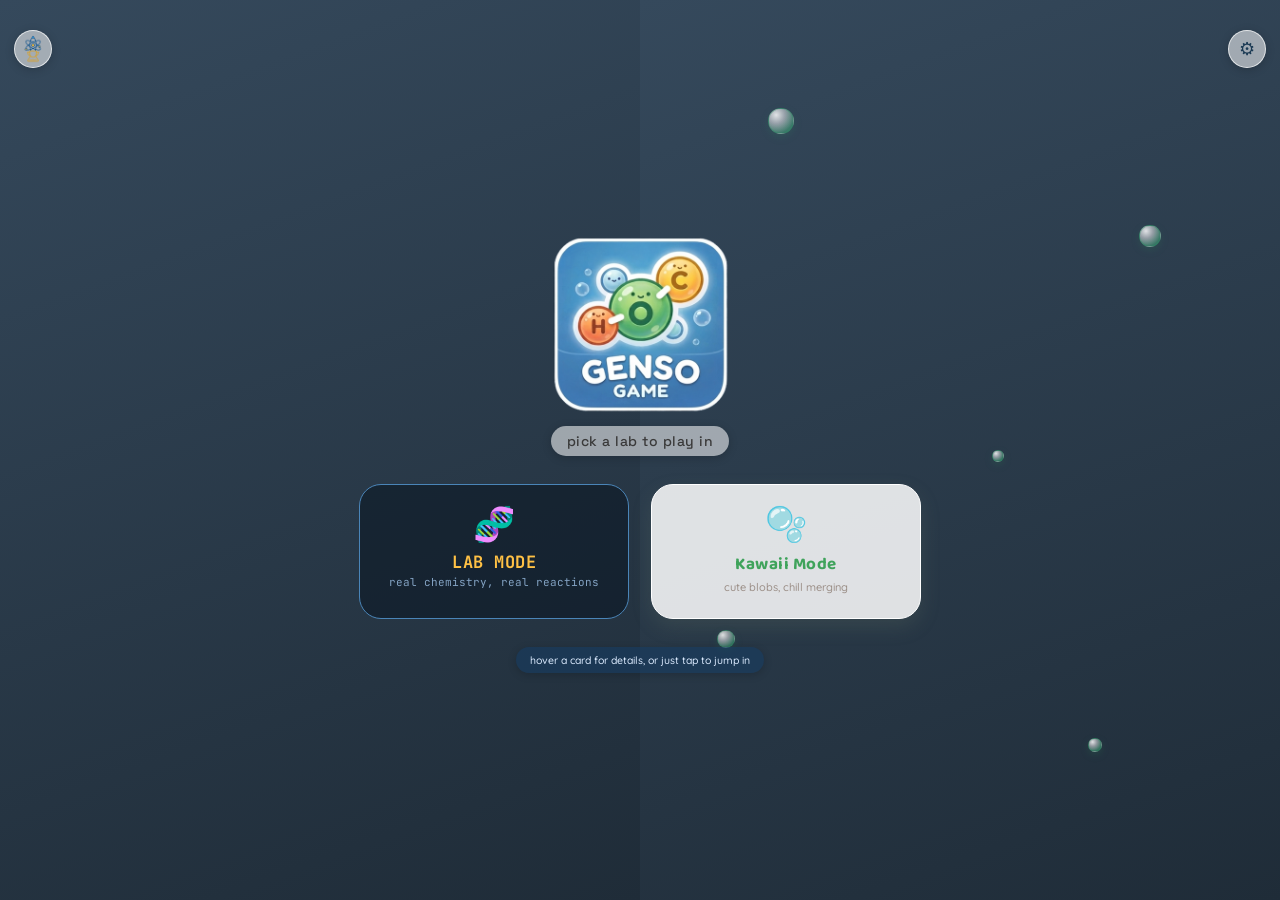
==== index.html @ fce7f154 "Add files via upload" ====
<!DOCTYPE html>
<html lang="en">
<head>
<meta charset="UTF-8">
<meta name="viewport" content="width=device-width, initial-scale=1.0, maximum-scale=1.0, user-scalable=no, viewport-fit=cover">
<link rel="manifest" href="manifest.webmanifest">
<link rel="apple-touch-icon" href="apple-touch-icon.png">
<link rel="icon" type="image/png" href="icon-192.png">
<meta name="apple-mobile-web-app-capable" content="yes">
<meta name="mobile-web-app-capable" content="yes">
<meta name="apple-mobile-web-app-status-bar-style" content="black">
<meta name="apple-mobile-web-app-title" content="Genso">
<meta name="theme-color" content="#0B3D66">
<meta name="description" content="Genso Game: a chemistry merge-puzzle. Combine atoms into real molecules.">
<meta property="og:title" content="Genso Game 元素">
<meta property="og:description" content="A chemistry merge-puzzle. Combine atoms into real molecules, in your browser or on your phone.">
<meta property="og:type" content="website">
<meta property="og:url" content="https://gensogame.com/">
<meta property="og:image" content="https://gensogame.com/og-image.png">
<meta name="twitter:card" content="summary_large_image">

<title>GENSO GAME — Choose Your Lab</title>
<link href="assets/fonts/fonts.css" rel="stylesheet">
<style>
  :root{
    --bp-bg: #0B3D66;
    --bp-bg-2: #082C4A;
    --bp-line: #4A85B8;
    --bp-accent: #FFC145;
    --bp-text: #D8ECFF;
    --bp-text-dim: #9FC3E8;

    --kw-bg-top: #F1FAE8;
    --kw-bg-bot: #C9EBCB;
    --kw-ink: #5B4A42;
    --kw-ink-dim: #8C7C72;
    --kw-accent: #FF9E7A;

    --safe-top: 16px;
  }
  *{ box-sizing:border-box; -webkit-tap-highlight-color: transparent; }
  html,body{
    margin:0; height:100%; overflow:hidden;
    font-family:'Quicksand', sans-serif;
    -webkit-touch-callout: none;
    -webkit-user-select: none;
    user-select: none;
  }
  #stage{
    position:relative; width:100%; height:100%;
    display:flex; align-items:center; justify-content:center;
  }

  /* --- unified neutral background (both halves share the same
     look now, so wherever the mobile split-point lands relative
     to the cards, it's invisible — no more mismatched colors) --- */
  .half{ position:absolute; top:0; bottom:0; width:50%; overflow:hidden; }
  .half.lab, .half.kawaii{
    background: linear-gradient(160deg, #35495C, #1F2C38);
    background-image:
      linear-gradient(160deg, #35495C, #1F2C38),
      repeating-linear-gradient(0deg, rgba(255,255,255,0.05) 0, rgba(255,255,255,0.05) 1px, transparent 1px, transparent 42px),
      repeating-linear-gradient(90deg, rgba(255,255,255,0.05) 0, rgba(255,255,255,0.05) 1px, transparent 1px, transparent 42px);
  }
  .half.lab{ left:0; }
  .half.kawaii{ right:0; }
  .half.kawaii .bubble{
    position:absolute; border-radius:50%;
    background: radial-gradient(circle at 30% 25%, rgba(255,255,255,0.95) 0%, rgba(255,255,255,0.55) 35%, rgba(72,178,128,0.55) 75%, rgba(47,150,102,0.6) 100%);
    border: 1.5px solid rgba(47,150,102,0.4);
    box-shadow: 0 3px 8px rgba(47,150,102,0.2);
    opacity:0.9; animation: bob 7s ease-in-out infinite;
  }
  @keyframes bob{ 0%,100%{ transform:translateY(0px); } 50%{ transform:translateY(-16px); } }

  /* --- foreground content --- */
  .content{
    position:relative; z-index:2;
    display:flex; flex-direction:column; align-items:center; gap:6px;
    padding:24px 16px;
    max-width:96vw;
  }
  .logo{
    width:min(190px, 30vw); height:auto;
    /* logo art already has its own rounded corners + shadow baked in */
  }
  .tagline{
    font-family:'Space Grotesk', sans-serif;
    font-size:14px; font-weight:500; letter-spacing:0.5px;
    color:#3A3A3A;
    background: rgba(255,255,255,0.55);
    padding:6px 16px;
    border-radius:999px;
    box-shadow: 0 2px 10px rgba(0,0,0,0.18);
    margin:2px 0 22px 0;
  }
  .mode-row{
    display:flex; gap:22px; flex-wrap:wrap; justify-content:center;
    max-width:760px;
  }
  .mode-card{
    display:flex; flex-direction:column; align-items:center; text-align:center;
    width:270px; padding:22px 20px 20px;
    border-radius:22px;
    text-decoration:none;
    cursor:pointer;
    transition: transform 0.2s ease, box-shadow 0.2s ease;
  }
  .mode-card:hover{ transform: translateY(-6px); }
  .mode-icon{ font-size:34px; line-height:1; margin-bottom:10px; }
  .mode-title{ font-size:17px; font-weight:700; letter-spacing:0.5px; margin-bottom:2px; }
  .mode-sub{ font-size:11px; opacity:0.8; margin-bottom:4px; }
  .mode-desc{
    font-size:12px; line-height:1.5; font-weight:600;
    max-height:0; opacity:0; overflow:hidden;
    transition: max-height 0.28s ease, opacity 0.22s ease, margin-top 0.28s ease;
  }
  .mode-card:hover .mode-desc{ max-height:120px; opacity:1; margin-top:10px; }

  .mode-card.lab{
    background: rgba(8,20,34,0.55);
    border: 1.5px solid var(--bp-line);
    color: var(--bp-text);
    font-family:'JetBrains Mono', monospace;
  }
  .mode-card.lab:hover{ box-shadow: 0 14px 32px rgba(0,0,0,0.4), 0 0 0 1px var(--bp-accent); border-color: var(--bp-accent); }
  .mode-card.lab .mode-title{ color: var(--bp-accent); }
  .mode-card.lab .mode-sub{ color: var(--bp-text-dim); }
  .mode-card.lab .mode-desc{ color: var(--bp-text-dim); }

  .mode-card.kawaii{
    background: rgba(255,255,255,0.85);
    border: 1.5px solid #fff;
    color: var(--kw-ink);
    font-family:'Quicksand', sans-serif;
    box-shadow: 0 8px 20px rgba(120,140,110,0.18);
  }
  .mode-card.kawaii:hover{ box-shadow: 0 14px 30px rgba(120,140,110,0.28); }
  .mode-card.kawaii .mode-title{ font-family:'Baloo 2', sans-serif; color:#3FA35B; }
  .mode-card.kawaii .mode-sub{ color: var(--kw-ink-dim); }
  .mode-card.kawaii .mode-desc{ color: var(--kw-ink); }

  .footnote{
    margin-top:22px; font-size:10.5px; color:#DCEBFF;
    background: rgba(20,60,100,0.55);
    padding:6px 14px;
    border-radius:999px;
    box-shadow: 0 2px 8px rgba(0,0,0,0.18);
  }

  #settingsBtn{
    position:fixed;
    top:calc(14px + var(--safe-top)); right:14px;
    z-index:5;
    font-size:18px;
    width:38px; height:38px;
    display:flex; align-items:center; justify-content:center;
    background: rgba(255,255,255,0.55);
    border:1px solid rgba(255,255,255,0.7);
    color:#1B3A54;
    border-radius:999px;
    cursor:pointer;
    box-shadow: 0 2px 10px rgba(0,0,0,0.18);
    transition: transform 0.1s ease-out;
  }
  #settingsBtn:hover{ border-color: #fff; }
  #settingsBtn:active{ transform: scale(0.92); }

  #highscoresBtn{
    position:fixed;
    top:calc(14px + var(--safe-top)); left:14px;
    z-index:5;
    width:38px; height:38px;
    display:flex; align-items:center; justify-content:center;
    background: rgba(255,255,255,0.55);
    border:1px solid rgba(255,255,255,0.7);
    border-radius:999px;
    cursor:pointer;
    box-shadow: 0 2px 10px rgba(0,0,0,0.18);
    padding:0;
    transition: transform 0.1s ease-out;
  }
  #highscoresBtn:hover{ border-color: #fff; }
  #highscoresBtn:active{ transform: scale(0.92); }
  #highscoresBtn img{ width:30px; height:30px; object-fit:contain; }

  .settings-overlay{
    position:fixed; inset:0; z-index:20;
    background: rgba(8,20,34,0.72);
    display:none; align-items:center; justify-content:center;
    pointer-events:none;
    opacity:0;
    transition: opacity 0.25s ease-out;
  }
  .settings-overlay.show{ display:flex; pointer-events:auto; }
  .settings-overlay.show.open{ opacity:1; }
  .settings-card{
    width:88%; max-width:360px;
    background: #16324A;
    border:1px solid rgba(255,255,255,0.18);
    border-radius:18px;
    padding:18px 20px 20px;
    box-shadow: 0 20px 50px rgba(0,0,0,0.4);
    font-family:'Space Grotesk', sans-serif;
    color:#DCEBFF;
    transform: scale(0.3);
    transition: transform 0.4s cubic-bezier(0.34, 1.56, 0.64, 1);
  }
  .settings-overlay.open .settings-card{ transform: scale(1); }
  .settings-card h2{
    font-size:15px; letter-spacing:0.5px; margin:0 0 14px 0;
    display:flex; justify-content:space-between; align-items:center;
  }
  #closeSettingsBtn, #closeHighscoresBtn{
    font-size:16px; background:transparent; border:none; color:#9FC3E8; cursor:pointer; line-height:1;
    transition: transform 0.1s ease-out, color 0.15s ease-out;
  }
  #closeSettingsBtn:hover, #closeHighscoresBtn:hover{ color:#fff; }
  #closeSettingsBtn:active, #closeHighscoresBtn:active{ transform: scale(0.85); }
  .settings-row{ margin-bottom:16px; }
  .settings-row:last-child{ margin-bottom:0; }
  .settings-label{ font-size:11px; letter-spacing:1px; color:#9FC3E8; margin-bottom:8px; }
  .settings-choice{ display:flex; gap:8px; }
  .settings-choice button{
    flex:1;
    font-family:'Space Grotesk', sans-serif;
    font-size:12px; font-weight:600;
    background: rgba(255,255,255,0.06);
    border:1px solid rgba(255,255,255,0.2);
    color:#DCEBFF;
    padding:9px 6px;
    border-radius:10px;
    cursor:pointer;
  }
  .settings-choice button.active{
    background: rgba(255,193,69,0.18);
    border-color:#FFC145;
    color:#FFC145;
  }
  .settings-note{ font-size:11px; color:#9FC3E8; margin-top:8px; min-height:14px; line-height:1.4; }

  /* ---- High Scores panel ---- */
  .highscores-card{
    position:relative;
    width:92%; max-width:400px; max-height:85vh; overflow-y:auto;
    background: #16324A;
    border:1px solid rgba(255,255,255,0.18);
    border-radius:18px;
    padding:18px 20px 20px;
    box-shadow: 0 20px 50px rgba(0,0,0,0.4);
    font-family:'Space Grotesk', sans-serif;
    color:#DCEBFF;
    transform: scale(0.3);
    transition: transform 0.4s cubic-bezier(0.34, 1.56, 0.64, 1);
  }
  .settings-overlay.open .highscores-card{ transform: scale(1); }
  #closeHighscoresBtn{
    position:absolute; top:14px; right:16px;
  }
  .highscores-header{
    display:flex; flex-direction:column; align-items:center;
    margin-bottom:14px;
  }
  .highscores-header img{ width:52px; height:52px; object-fit:contain; margin-bottom:6px; }
  .highscores-header h2{ font-size:16px; letter-spacing:1px; margin:0; }
  .hs-mode-block{ margin-bottom:18px; }
  .hs-mode-block:last-child{ margin-bottom:0; }
  .hs-mode-title{
    font-size:12px; font-weight:700; letter-spacing:1px; color:#FFC145;
    border-bottom:1px solid rgba(255,255,255,0.15); padding-bottom:6px; margin-bottom:10px;
  }
  .hs-columns{ display:flex; gap:14px; }
  .hs-col{ flex:1; min-width:0; }
  .hs-col-label{ font-size:10px; letter-spacing:0.5px; color:#9FC3E8; margin-bottom:6px; }
  .hs-entry{
    display:flex; align-items:center; gap:6px;
    font-size:12px; padding:3px 0; color:#DCEBFF;
    opacity:0;
    animation: hsRowIn 0.3s ease-out forwards;
  }
  @keyframes hsRowIn{
    from{ opacity:0; transform: translateY(6px); }
    to{ opacity:1; transform: translateY(0); }
  }
  .hs-entry .hs-rank{ color:#9FC3E8; width:14px; flex:0 0 auto; }
  .hs-entry img{ width:14px; height:14px; object-fit:contain; flex:0 0 auto; }
  .hs-empty{ font-size:11px; color:#6C89A8; font-style:italic; }

  @media (max-width:640px){
    .half{ width:100%; }
    .half.kawaii{ clip-path: polygon(0 50%, 100% 50%, 100% 100%, 0% 100%); }
    .half.lab{ clip-path: polygon(0 0, 100% 0, 100% 52%, 0 52%); }
    :root{ --safe-top: max(24px, env(safe-area-inset-top, 24px)); }
    #stage{ overflow-y:auto; align-items:flex-start; padding-top:calc(33px + var(--safe-top)); }

    /* --- splash bg test: photo replaces the flat gradient halves --- */
    #stage{
      background-image: url('assets/images/splash-hero.jpg');
      background-size: cover;
      background-position: center -32px; /* panned up 32px (~5mm) to track the content shift below */
    }
    .half.lab, .half.kawaii{
      background-image: none;
      background: rgba(11,61,102,0.28); /* thin scrim for text contrast, tinted per half */
    }
    .half.kawaii{ background: rgba(20,60,40,0.12); }
  }
</style>
</head>
<body>
<button id="highscoresBtn" aria-label="High Scores"><img src="assets/images/highscores_trophy.png" alt=""></button>
<div class="settings-overlay" id="highscoresOverlay">
  <div class="highscores-card">
    <button id="closeHighscoresBtn">✕</button>
    <div class="highscores-header">
      <img src="assets/images/highscores_trophy.png" alt="">
      <h2>HIGH SCORES</h2>
    </div>
    <div id="highscoresContent"></div>
  </div>
</div>
<button id="settingsBtn" aria-label="Settings">⚙</button>
<div class="settings-overlay" id="settingsOverlay">
  <div class="settings-card">
    <h2>SETTINGS <button id="closeSettingsBtn">✕</button></h2>
    <div class="settings-row">
      <div class="settings-label">MUSIC</div>
      <div class="settings-choice">
        <button id="settingsMusicOn">♪ On</button>
        <button id="settingsMusicOff">Muted</button>
      </div>
    </div>
    <div class="settings-row">
      <div class="settings-label">CONTROLS (applies to both labs)</div>
      <div class="settings-choice">
        <button id="settingsControlTap">Tap to Drop</button>
        <button id="settingsControlDrag">Drag and Drop</button>
      </div>
    </div>
    <div class="settings-row">
      <div class="settings-label">TUTORIAL (applies to both labs)</div>
      <div class="settings-choice">
        <button id="settingsReplayTutorial">&#8635; Replay tutorial</button>
      </div>
      <div class="settings-note" id="settingsReplayNote"></div>
    </div>
  </div>
</div>
<audio id="bgm" src="assets/audio/genso_splash.mp3" loop preload="auto"></audio>
<div id="stage">
  <div class="half lab"></div>
  <div class="half kawaii" id="kawaiiHalf"></div>

  <div class="content">
    <img class="logo" src="assets/images/logo-v3.png" alt="Genso Game logo">
    <div class="tagline">pick a lab to play in</div>

    <div class="mode-row">
      <a class="mode-card lab" href="genso-game.html">
        <div class="mode-icon">🧬</div>
        <div class="mode-title">LAB MODE</div>
        <div class="mode-sub">real chemistry, real reactions</div>
        <div class="mode-desc">
          Scientifically accurate: real valence bonding, multi-atom clusters
          that lock once fully saturated, and true chemical reactions.
        </div>
      </a>

      <a class="mode-card kawaii" href="genso-game-kawaii.html">
        <div class="mode-icon">🫧</div>
        <div class="mode-title">Kawaii Mode</div>
        <div class="mode-sub">cute blobs, chill merging</div>
        <div class="mode-desc">
          Suika-style instant merges — glossy blobs, cute faces. Simpler,
          snappier, zero-frustration matching.
        </div>
      </a>
    </div>

    <div class="footnote">hover a card for details, or just tap to jump in</div>
  </div>
</div>

<script>
// a few floating decorative bubbles on the kawaii half
const kawaiiHalf = document.getElementById('kawaiiHalf');
const bubbleSpecs = [
  { top:'12%', left:'20%', size:26, delay:'0s' },
  { top:'70%', left:'12%', size:18, delay:'1.2s' },
  { top:'25%', left:'78%', size:22, delay:'2.1s' },
  { top:'82%', left:'70%', size:14, delay:'0.6s' },
  { top:'50%', left:'55%', size:12, delay:'2.8s' },
];
bubbleSpecs.forEach(b => {
  const el = document.createElement('div');
  el.className = 'bubble';
  el.style.top = b.top; el.style.left = b.left;
  el.style.width = b.size + 'px'; el.style.height = b.size + 'px';
  el.style.animationDelay = b.delay;
  kawaiiHalf.appendChild(el);
});

/* =========================================================
   MUSIC — the packaged Android app disables the WebView's
   autoplay-with-sound gesture requirement (see MainActivity),
   so we try to start on load first. If that's blocked (e.g.
   previewing this file in a regular browser, or an OEM WebView
   that still enforces it), it falls back to starting on the
   first tap, same pattern as the in-game bgm. Mute state is
   shared (via localStorage) across splash, Lab, and Kawaii, so
   toggling it anywhere keeps everything in sync.
   ========================================================= */
const MUSIC_MUTED_KEY = 'genso_music_muted';
const CONTROL_MODE_KEY = 'genso_control_mode'; // 'tap' | 'drag'
const bgm = document.getElementById('bgm');
let musicStarted = false;
let musicMuted = localStorage.getItem(MUSIC_MUTED_KEY) === 'true';
bgm.muted = musicMuted;

function startMusicIfNeeded() {
  if (musicStarted) return;
  musicStarted = true;
  bgm.volume = 0.55;
  bgm.play().catch(() => { musicStarted = false; }); // retry on next gesture if blocked
}
if (!musicMuted) startMusicIfNeeded(); // attempt immediately on load
document.getElementById('stage').addEventListener('pointerdown', () => {
  if (!musicMuted) startMusicIfNeeded(); // fallback if the load-time attempt was blocked
});

/* =========================================================
   SETTINGS PANEL — music on/off and control-method choice.
   Control mode has no effect on splash itself; it's just
   written to shared storage for Lab/Kawaii to read on load.
   ========================================================= */
/* Shared open/close helper for the settings + high-scores overlays.
   'show' toggles display:none -> flex; 'open' (added a frame later,
   after a forced reflow) drives the scale/fade transition. Splitting
   these into two class changes is what makes the transition actually
   fire instead of the display-change and the animated-state change
   landing in the same paint and skipping straight to the end state. */
function openOverlay(el){
  el.classList.add('show');
  void el.offsetWidth; // force reflow
  requestAnimationFrame(() => el.classList.add('open'));
}
function closeOverlay(el){
  el.classList.remove('open');
  setTimeout(() => el.classList.remove('show'), 250); // match the opacity transition duration
}

const settingsBtn = document.getElementById('settingsBtn');
const settingsOverlay = document.getElementById('settingsOverlay');
const closeSettingsBtn = document.getElementById('closeSettingsBtn');
const musicOnBtn = document.getElementById('settingsMusicOn');
const musicOffBtn = document.getElementById('settingsMusicOff');
const controlTapBtn = document.getElementById('settingsControlTap');
const controlDragBtn = document.getElementById('settingsControlDrag');
const replayTutorialBtn = document.getElementById('settingsReplayTutorial');
const replayNote = document.getElementById('settingsReplayNote');

function refreshSettingsUI(){
  replayNote.textContent = '';
  replayTutorialBtn.classList.remove('active');
  musicOnBtn.classList.toggle('active', !musicMuted);
  musicOffBtn.classList.toggle('active', musicMuted);
  const controlMode = localStorage.getItem(CONTROL_MODE_KEY) || 'tap';
  controlTapBtn.classList.toggle('active', controlMode === 'tap');
  controlDragBtn.classList.toggle('active', controlMode === 'drag');
}
refreshSettingsUI();

settingsBtn.addEventListener('click', (e) => {
  e.stopPropagation();
  refreshSettingsUI();
  openOverlay(settingsOverlay);
});
closeSettingsBtn.addEventListener('click', () => closeOverlay(settingsOverlay));
settingsOverlay.addEventListener('click', (e) => { if (e.target === settingsOverlay) closeOverlay(settingsOverlay); });

musicOnBtn.addEventListener('click', () => {
  musicMuted = false;
  bgm.muted = false;
  startMusicIfNeeded();
  localStorage.setItem(MUSIC_MUTED_KEY, 'false');
  refreshSettingsUI();
});
musicOffBtn.addEventListener('click', () => {
  musicMuted = true;
  bgm.muted = true;
  localStorage.setItem(MUSIC_MUTED_KEY, 'true');
  refreshSettingsUI();
});
controlTapBtn.addEventListener('click', () => {
  localStorage.setItem(CONTROL_MODE_KEY, 'tap');
  refreshSettingsUI();
});
controlDragBtn.addEventListener('click', () => {
  localStorage.setItem(CONTROL_MODE_KEY, 'drag');
  refreshSettingsUI();
});

/* Replay tutorial — flags both modes so each one shows its first-time tour
   again the next time it's opened. The tour itself lives in each game file;
   'replay' (rather than removing the key) is what makes it show even for
   a returning player who already has scores saved. */
const TUTORIAL_KEYS = ['genso_tutorial_seen_lab', 'genso_tutorial_seen_kawaii'];
replayTutorialBtn.addEventListener('click', () => {
  TUTORIAL_KEYS.forEach(k => localStorage.setItem(k, 'replay'));
  replayTutorialBtn.classList.add('active');
  replayNote.textContent = 'Done! The tour will show next time you open each lab.';
});

/* =========================================================
   HIGH SCORES PANEL — reads the daily/all-time top-5 lists
   that Lab and Kawaii write to localStorage when a run ends.
   Read-only here; recording happens in each game file.
   ========================================================= */
const HS_LAUREL_ICON = 'assets/images/highscores_laurel.png';

function hsTodayKey(){
  const d = new Date();
  return `${d.getFullYear()}-${String(d.getMonth()+1).padStart(2,'0')}-${String(d.getDate()).padStart(2,'0')}`;
}
function hsLoadAlltime(key){
  try { return JSON.parse(localStorage.getItem(key)) || []; }
  catch { return []; }
}
function hsLoadDaily(key){
  try {
    const rec = JSON.parse(localStorage.getItem(key));
    if (rec && rec.date === hsTodayKey()) return rec.entries || [];
    return [];
  } catch { return []; }
}
function hsRenderList(entries, isAlltime){
  if (!entries.length) return '<div class="hs-empty">No scores yet</div>';
  const STAGGER_BASE_MS = 150;   // lets the card's own pop-in read first
  const STAGGER_STEP_MS = 30;    // gap between each row within a column
  return entries.map((e,i) => `
    <div class="hs-entry" style="animation-delay:${STAGGER_BASE_MS + i*STAGGER_STEP_MS}ms">
      <span class="hs-rank">${i+1}.</span>
      <span>${e.score}</span>
      ${isAlltime && i===0 ? `<img src="${HS_LAUREL_ICON}" alt="">` : ''}
    </div>`).join('');
}
function renderHighscores(){
  const modes = [
    { label:'LAB', alltimeKey:'genso_scores_alltime_lab', dailyKey:'genso_scores_daily_lab' },
    { label:'KAWAII', alltimeKey:'genso_scores_alltime_kawaii', dailyKey:'genso_scores_daily_kawaii' },
  ];
  document.getElementById('highscoresContent').innerHTML = modes.map(m => `
    <div class="hs-mode-block">
      <div class="hs-mode-title">${m.label}</div>
      <div class="hs-columns">
        <div class="hs-col">
          <div class="hs-col-label">TODAY</div>
          ${hsRenderList(hsLoadDaily(m.dailyKey), false)}
        </div>
        <div class="hs-col">
          <div class="hs-col-label">ALL-TIME</div>
          ${hsRenderList(hsLoadAlltime(m.alltimeKey), true)}
        </div>
      </div>
    </div>`).join('');
}
const highscoresBtn = document.getElementById('highscoresBtn');
const highscoresOverlay = document.getElementById('highscoresOverlay');
const closeHighscoresBtn = document.getElementById('closeHighscoresBtn');
highscoresBtn.addEventListener('click', (e) => {
  e.stopPropagation();
  renderHighscores();
  openOverlay(highscoresOverlay);
});
closeHighscoresBtn.addEventListener('click', () => closeOverlay(highscoresOverlay));
highscoresOverlay.addEventListener('click', (e) => { if (e.target === highscoresOverlay) closeOverlay(highscoresOverlay); });

</script>
<script src="assets/js/app-lifecycle.js"></script>
<script src="assets/js/web-shell.js"></script>
</body>
</html>
---- assets/fonts/fonts.css ----
/* Local bundled fonts for Genso Game — replaces Google Fonts CDN for offline WebView use */

@font-face {
  font-family: 'JetBrains Mono';
  font-style: normal;
  font-display: swap;
  font-weight: 400;
  src: url('jetbrains-mono-latin-400-normal.woff2') format('woff2');
}
@font-face {
  font-family: 'JetBrains Mono';
  font-style: normal;
  font-display: swap;
  font-weight: 500;
  src: url('jetbrains-mono-latin-500-normal.woff2') format('woff2');
}
@font-face {
  font-family: 'JetBrains Mono';
  font-style: normal;
  font-display: swap;
  font-weight: 700;
  src: url('jetbrains-mono-latin-700-normal.woff2') format('woff2');
}

@font-face {
  font-family: 'Space Grotesk';
  font-style: normal;
  font-display: swap;
  font-weight: 500;
  src: url('space-grotesk-latin-500-normal.woff2') format('woff2');
}
@font-face {
  font-family: 'Space Grotesk';
  font-style: normal;
  font-display: swap;
  font-weight: 700;
  src: url('space-grotesk-latin-700-normal.woff2') format('woff2');
}

@font-face {
  font-family: 'Baloo 2';
  font-style: normal;
  font-display: swap;
  font-weight: 500;
  src: url('baloo-2-latin-500-normal.woff2') format('woff2');
}
@font-face {
  font-family: 'Baloo 2';
  font-style: normal;
  font-display: swap;
  font-weight: 600;
  src: url('baloo-2-latin-600-normal.woff2') format('woff2');
}
@font-face {
  font-family: 'Baloo 2';
  font-style: normal;
  font-display: swap;
  font-weight: 700;
  src: url('baloo-2-latin-700-normal.woff2') format('woff2');
}
@font-face {
  font-family: 'Baloo 2';
  font-style: normal;
  font-display: swap;
  font-weight: 800;
  src: url('baloo-2-latin-800-normal.woff2') format('woff2');
}

@font-face {
  font-family: 'Quicksand';
  font-style: normal;
  font-display: swap;
  font-weight: 500;
  src: url('quicksand-latin-500-normal.woff2') format('woff2');
}
@font-face {
  font-family: 'Quicksand';
  font-style: normal;
  font-display: swap;
  font-weight: 600;
  src: url('quicksand-latin-600-normal.woff2') format('woff2');
}
@font-face {
  font-family: 'Quicksand';
  font-style: normal;
  font-display: swap;
  font-weight: 700;
  src: url('quicksand-latin-700-normal.woff2') format('woff2');
}

@font-face {
  font-family: 'Fredoka';
  font-style: normal;
  font-display: swap;
  font-weight: 600;
  src: url('fredoka-latin-600-normal.woff2') format('woff2');
}
@font-face {
  font-family: 'Fredoka';
  font-style: normal;
  font-display: swap;
  font-weight: 700;
  src: url('fredoka-latin-700-normal.woff2') format('woff2');
}
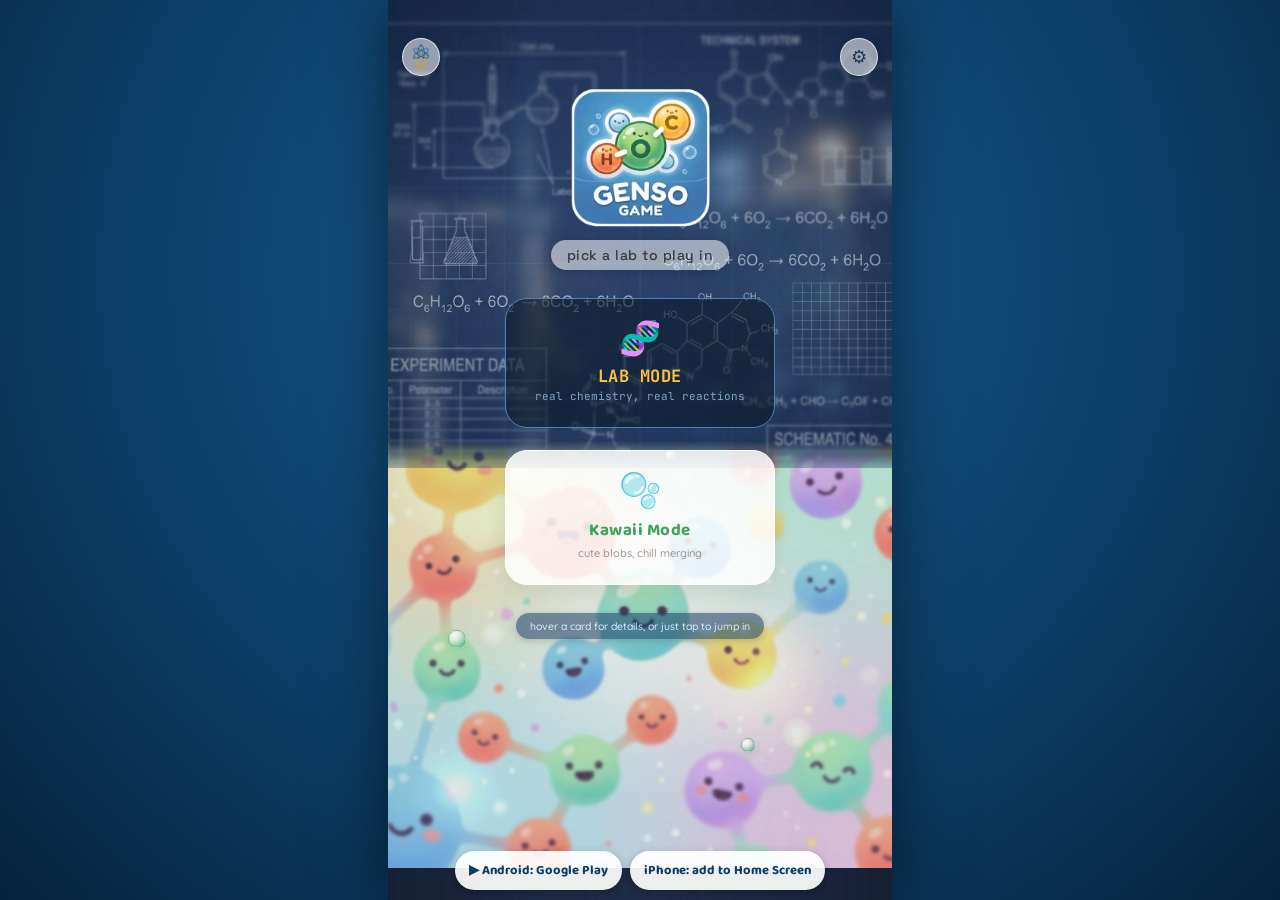
==== commit 305dbf39: "Add files via upload" ====
--- a/index.html
+++ b/index.html
@@ -2,7 +2,8 @@
 <html lang="en">
 <head>
 <meta charset="UTF-8">
-<meta name="viewport" content="width=device-width, initial-scale=1.0, maximum-scale=1.0, user-scalable=no, viewport-fit=cover">
+<meta name="viewport" content="width=device-width, initial-scale=1.0, maximum-scale=1.0, user-scalable=no, viewport-fit=cover"><script>(function(){try{if(top===self&&matchMedia('(min-width:700px) and (min-height:560px)').matches){var p=location.pathname.split('/').pop()||'index.html';if(!/^[\w-]+\.html$/.test(p))p='index.html';location.replace('desktop.html?p='+encodeURIComponent(p));}}catch(e){}})();</script>
+
 <link rel="manifest" href="manifest.webmanifest">
 <link rel="apple-touch-icon" href="apple-touch-icon.png">
 <link rel="icon" type="image/png" href="icon-192.png">
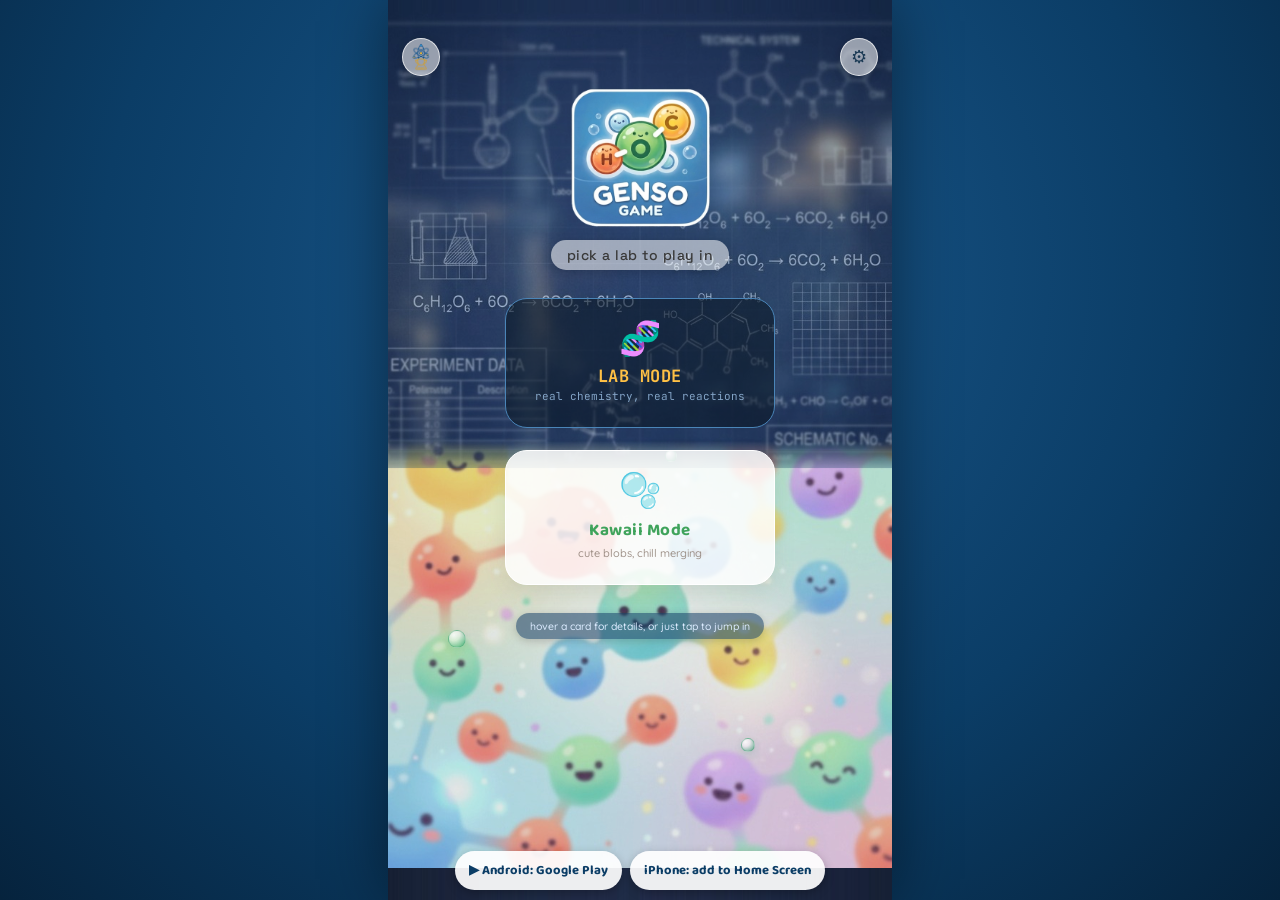
==== commit 7ca10179: "Add files via upload" ====
--- a/index.html
+++ b/index.html
@@ -12,6 +12,7 @@
 <meta name="apple-mobile-web-app-status-bar-style" content="black">
 <meta name="apple-mobile-web-app-title" content="Genso">
 <meta name="theme-color" content="#0B3D66">
+<!-- Cloudflare Web Analytics --><script type="module" src="https://static.cloudflareinsights.com/beacon.min.js" data-cf-beacon='{"token": "1e2e9286688542009aa8636449204867"}'></script><!-- End Cloudflare Web Analytics -->
 <meta name="description" content="Genso Game: a chemistry merge-puzzle. Combine atoms into real molecules.">
 <meta property="og:title" content="Genso Game 元素">
 <meta property="og:description" content="A chemistry merge-puzzle. Combine atoms into real molecules, in your browser or on your phone.">
